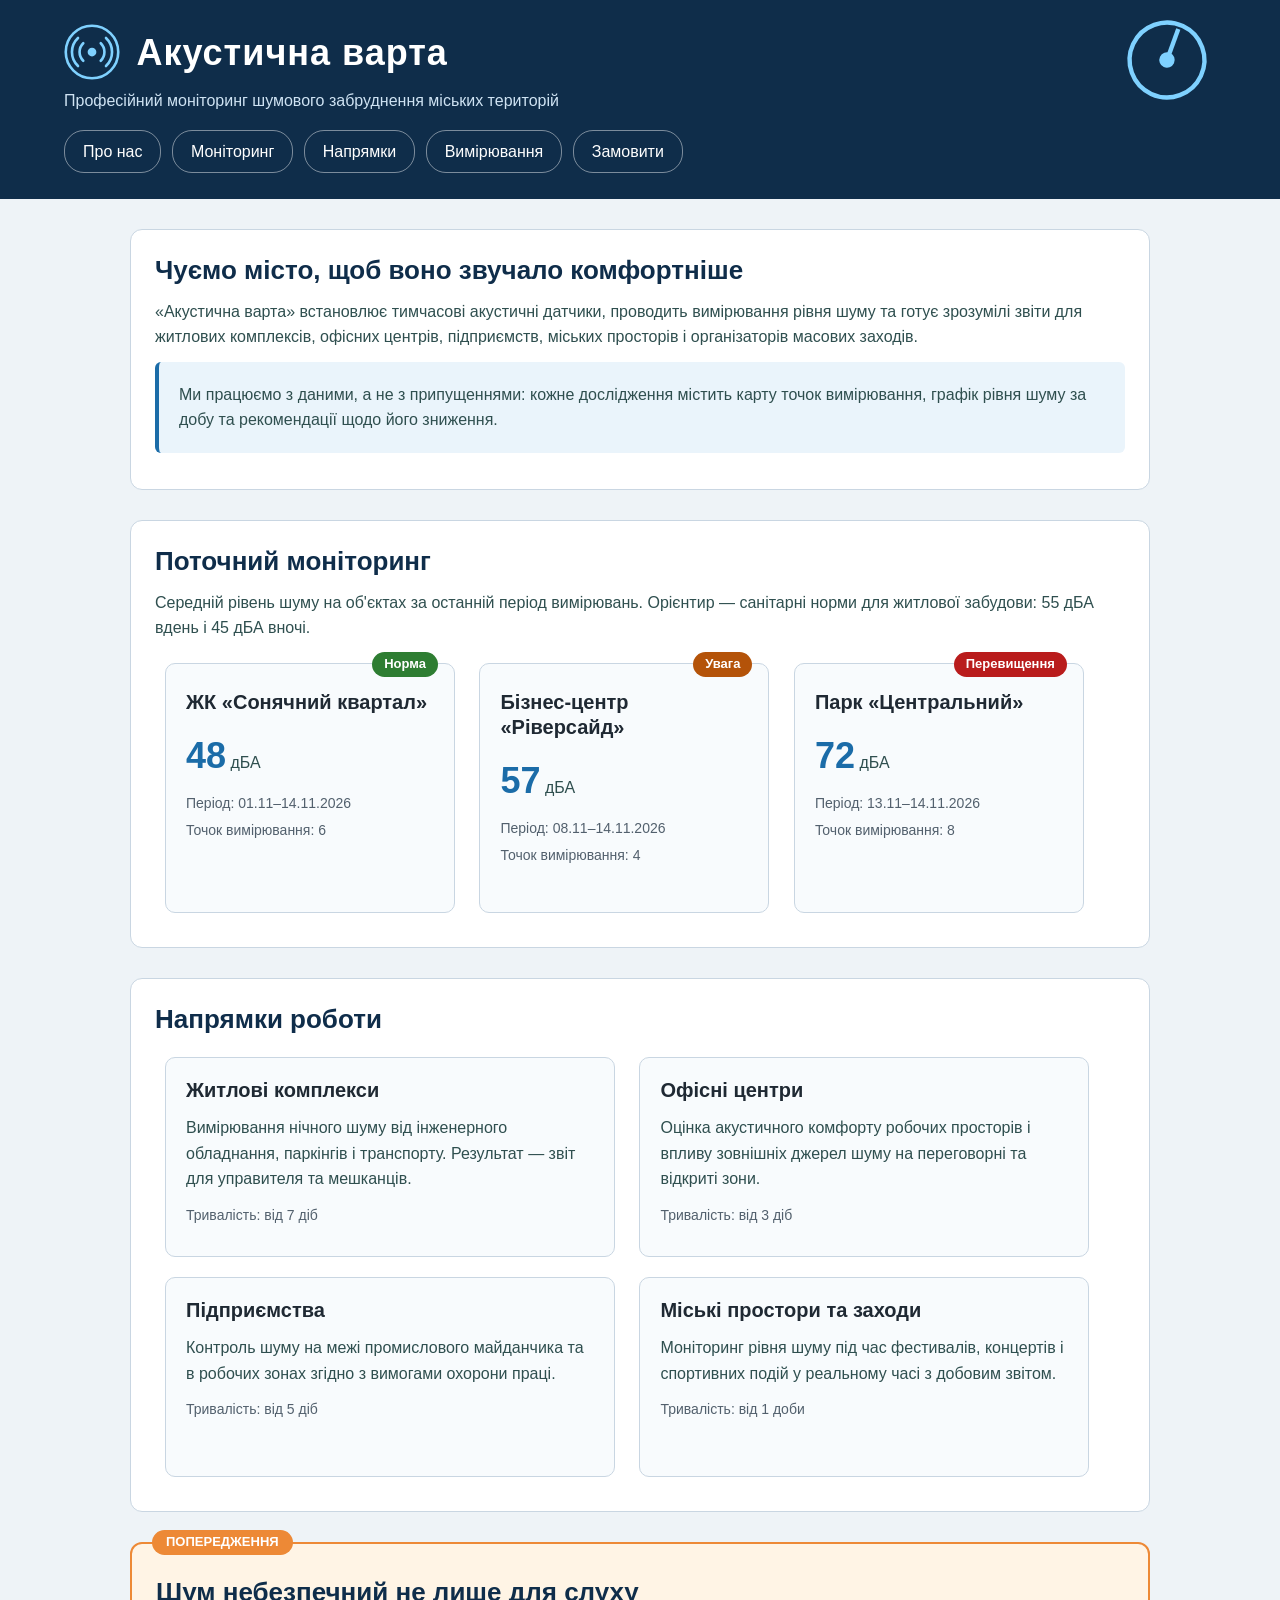
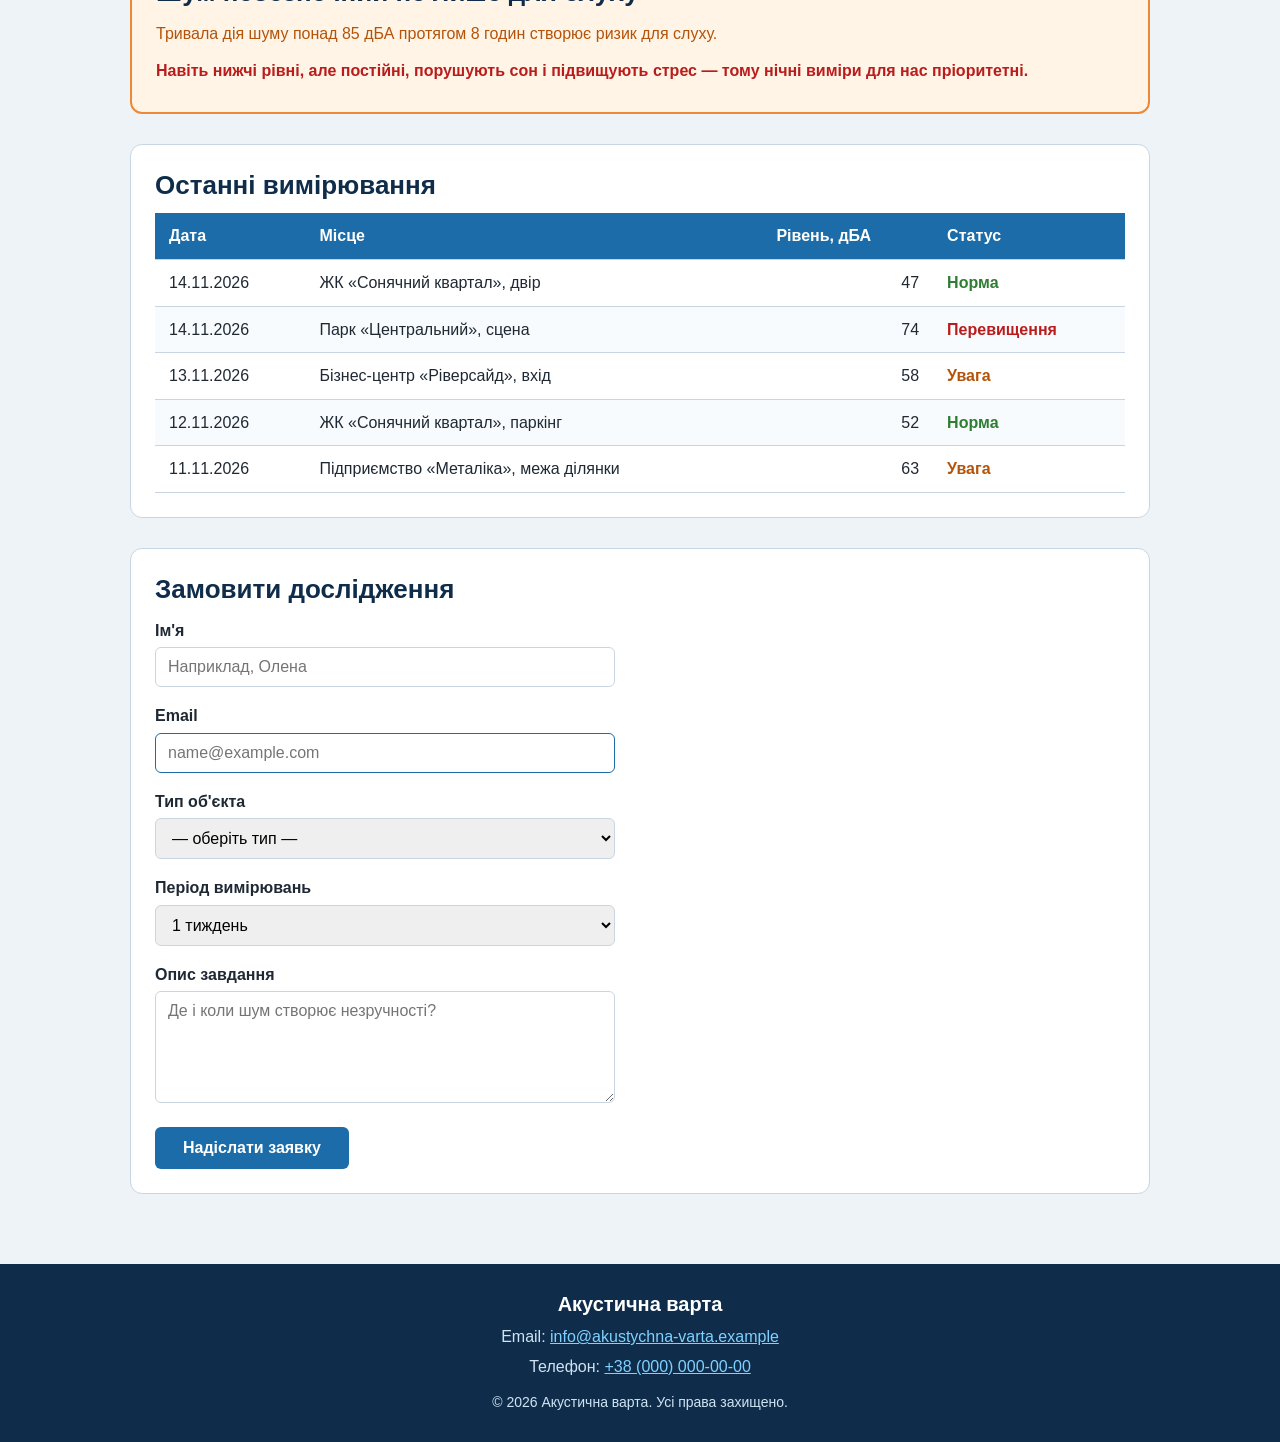
==== lab-2/index.html @ ba914125 "Lab-2" ====
<!DOCTYPE html>
<html lang="uk">
<head>
  <meta charset="UTF-8">
  <meta name="viewport" content="width=device-width, initial-scale=1.0">
  <title>Акустична варта — моніторинг шумового забруднення</title>
  <link rel="stylesheet" href="css/style.css">
</head>
<body>

  <header class="site-header">
    <div class="brand">
      <img class="logo" src="images/logo.svg" alt="Логотип «Акустична варта»: звукові хвилі навколо датчика" width="56" height="56">
      <h1 id="site-title">Акустична варта</h1>
    </div>
    <p class="slogan">Професійний моніторинг шумового забруднення міських територій</p>
    <nav class="main-nav">
      <a class="nav-link" href="#about">Про нас</a>
      <a class="nav-link" href="#monitoring">Моніторинг</a>
      <a class="nav-link" href="#services">Напрямки</a>
      <a class="nav-link" href="#log">Вимірювання</a>
      <a class="nav-link" href="#order">Замовити</a>
    </nav>
    <div class="sensor" aria-hidden="true"></div>
  </header>

  <main>

    <section id="about" class="section intro">
      <h2>Чуємо місто, щоб воно звучало комфортніше</h2>
      <p>«Акустична варта» встановлює тимчасові акустичні датчики, проводить вимірювання рівня шуму та готує зрозумілі звіти для житлових комплексів, офісних центрів, підприємств, міських просторів і організаторів масових заходів.</p>
      <p id="company-description">Ми працюємо з даними, а не з припущеннями: кожне дослідження містить карту точок вимірювання, графік рівня шуму за добу та рекомендації щодо його зниження.</p>
    </section>

    <section id="monitoring" class="section">
      <h2>Поточний моніторинг</h2>
      <p>Середній рівень шуму на об'єктах за останній період вимірювань. Орієнтир — санітарні норми для житлової забудови: 55 дБА вдень і 45 дБА вночі.</p>

      <div class="card measure-card">
        <span class="status-badge status-ok">Норма</span>
        <h3 class="object-name">ЖК «Сонячний квартал»</h3>
        <p class="level"><span class="level-value">48</span> дБА</p>
        <p class="meta">Період: 01.11–14.11.2026</p>
        <p class="meta">Точок вимірювання: 6</p>
      </div>

      <div class="card measure-card">
        <span class="status-badge status-warn">Увага</span>
        <h3 class="object-name">Бізнес-центр «Ріверсайд»</h3>
        <p class="level"><span class="level-value">57</span> дБА</p>
        <p class="meta">Період: 08.11–14.11.2026</p>
        <p class="meta">Точок вимірювання: 4</p>
      </div>

      <div class="card measure-card">
        <span class="status-badge status-alert">Перевищення</span>
        <h3 class="object-name">Парк «Центральний»</h3>
        <p class="level"><span class="level-value">72</span> дБА</p>
        <p class="meta">Період: 13.11–14.11.2026</p>
        <p class="meta">Точок вимірювання: 8</p>
      </div>
    </section>

    <section id="services" class="section">
      <h2>Напрямки роботи</h2>

      <article class="card service-card">
        <h3>Житлові комплекси</h3>
        <p>Вимірювання нічного шуму від інженерного обладнання, паркінгів і транспорту. Результат — звіт для управителя та мешканців.</p>
        <p class="meta">Тривалість: від 7 діб</p>
      </article>

      <article class="card service-card">
        <h3>Офісні центри</h3>
        <p>Оцінка акустичного комфорту робочих просторів і впливу зовнішніх джерел шуму на переговорні та відкриті зони.</p>
        <p class="meta">Тривалість: від 3 діб</p>
      </article>

      <article class="card service-card">
        <h3>Підприємства</h3>
        <p>Контроль шуму на межі промислового майданчика та в робочих зонах згідно з вимогами охорони праці.</p>
        <p class="meta">Тривалість: від 5 діб</p>
      </article>

      <article class="card service-card">
        <h3>Міські простори та заходи</h3>
        <p>Моніторинг рівня шуму під час фестивалів, концертів і спортивних подій у реальному часі з добовим звітом.</p>
        <p class="meta">Тривалість: від 1 доби</p>
      </article>
    </section>

    <aside id="warning" class="warning">
      <span class="warning-label">Попередження</span>
      <h2>Шум небезпечний не лише для слуху</h2>
      <p class="warning-text">Тривала дія шуму понад 85 дБА протягом 8 годин створює ризик для слуху.</p>
      <p id="warning-note" class="warning-text">Навіть нижчі рівні, але постійні, порушують сон і підвищують стрес — тому нічні виміри для нас пріоритетні.</p>
    </aside>

    <section id="log" class="section">
      <h2>Останні вимірювання</h2>
      <table class="log-table">
        <thead>
          <tr>
            <th>Дата</th>
            <th>Місце</th>
            <th>Рівень, дБА</th>
            <th>Статус</th>
          </tr>
        </thead>
        <tbody>
          <tr>
            <td>14.11.2026</td>
            <td>ЖК «Сонячний квартал», двір</td>
            <td class="level-cell">47</td>
            <td><span class="status-text status-ok">Норма</span></td>
          </tr>
          <tr>
            <td>14.11.2026</td>
            <td>Парк «Центральний», сцена</td>
            <td class="level-cell">74</td>
            <td><span class="status-text status-alert">Перевищення</span></td>
          </tr>
          <tr>
            <td>13.11.2026</td>
            <td>Бізнес-центр «Ріверсайд», вхід</td>
            <td class="level-cell">58</td>
            <td><span class="status-text status-warn">Увага</span></td>
          </tr>
          <tr>
            <td>12.11.2026</td>
            <td>ЖК «Сонячний квартал», паркінг</td>
            <td class="level-cell">52</td>
            <td><span class="status-text status-ok">Норма</span></td>
          </tr>
          <tr>
            <td>11.11.2026</td>
            <td>Підприємство «Металіка», межа ділянки</td>
            <td class="level-cell">63</td>
            <td><span class="status-text status-warn">Увага</span></td>
          </tr>
        </tbody>
      </table>
    </section>

    <section id="order" class="section">
      <h2>Замовити дослідження</h2>
      <form action="#" method="post">
        <div class="form-row">
          <label for="name">Ім'я</label>
          <input type="text" id="name" name="name" placeholder="Наприклад, Олена" required>
        </div>
        <div class="form-row">
          <label for="email">Email</label>
          <input type="email" id="email" name="email" placeholder="name@example.com" required>
        </div>
        <div class="form-row">
          <label for="object-type">Тип об'єкта</label>
          <select id="object-type" name="object-type" required>
            <option value="">— оберіть тип —</option>
            <option value="residential">Житловий комплекс</option>
            <option value="office">Офісний центр</option>
            <option value="industrial">Підприємство</option>
            <option value="public">Міський простір</option>
            <option value="event">Масовий захід</option>
          </select>
        </div>
        <div class="form-row">
          <label for="period">Період вимірювань</label>
          <select id="period" name="period">
            <option value="1d">1 доба</option>
            <option value="1w" selected>1 тиждень</option>
            <option value="1m">1 місяць</option>
          </select>
        </div>
        <div class="form-row">
          <label for="details">Опис завдання</label>
          <textarea id="details" name="details" rows="5" placeholder="Де і коли шум створює незручності?"></textarea>
        </div>
        <button type="submit" class="btn">Надіслати заявку</button>
      </form>
    </section>

  </main>

  <footer class="site-footer">
    <p class="footer-title">Акустична варта</p>
    <p>Email: <a href="mailto:info@akustychna-varta.example">info@akustychna-varta.example</a></p>
    <p>Телефон: <a href="tel:+380000000000">+38 (000) 000-00-00</a></p>
    <p class="copyright">© 2026 Акустична варта. Усі права захищено.</p>
  </footer>

</body>
</html>
---- lab-2/css/style.css ----
/* ==========================================================
   Акустична варта — лабораторна робота №2 (HTML/CSS)
   ========================================================== */

/* ---------- 1. Змінні кольорів (:root) ---------- */
:root {
  --color-dark: #0f2d4a;
  --color-primary: #1b6ca8;
  --color-accent: #e07a1f;
  --color-text: #1f2933;
  --color-page: #eef3f7;
  --color-card: #f8fbfd;
  --color-border: #c9d6e2;
}

/* ---------- 2. Універсальний селектор ---------- */
/* Box Model: width і height включають padding та border */
* {
  box-sizing: border-box;
}

/* ---------- 3. Базова стилізація (селектори елементів) ---------- */
body {
  margin: 0;
  font-family: "Segoe UI", Roboto, Arial, sans-serif;
  font-size: 16px;
  line-height: 1.6;
  color: var(--color-text);
  background: var(--color-page);
}

/* Групування селекторів: спільні властивості заголовків */
h1, h2, h3 {
  margin: 0 0 12px;
  font-weight: 700;
  line-height: 1.25;
}

h1 { font-size: 36px; }
h2 { font-size: 26px; color: var(--color-dark); }
h3 { font-size: 20px; }

/* Конфлікт для демонстрації каскаду (див. блок 11) */
p {
  margin: 0 0 12px;
  color: darkslategray;
}

/* ---------- 4. Шапка та навігація ---------- */
.site-header {
  position: relative;           /* контекст для absolute-елемента .sensor */
  padding: 24px 5% 20px;
  background: var(--color-dark);
  color: #fff;
}

.brand h1 { color: #fff; }

/* display: inline-block — логотип і заголовок в одному рядку */
.logo,
#site-title {
  display: inline-block;
  vertical-align: middle;
  margin-bottom: 0;
}

/* Селектор id */
#site-title {
  margin-left: 12px;
  letter-spacing: 1px;
}

.slogan {
  margin: 8px 0 16px;
  color: #cfe3f3;
}

/* display: inline-block — пункти навігації */
.nav-link {
  display: inline-block;
  margin: 0 6px 6px 0;
  padding: 8px 18px;
  border: 1px solid rgba(255, 255, 255, 0.45);
  border-radius: 20px;
  color: #fff;
  text-decoration: none;
  transition: background-color 0.25s ease, color 0.25s ease;
}

.nav-link:hover {
  background: #fff;
  color: var(--color-dark);
}

/* Декоративний елемент «датчик»: transform + position: absolute */
.sensor {
  position: absolute;
  top: 24px;
  right: 6%;
  width: 72px;
  height: 72px;
  border: 4px solid #7fd1ff;
  border-radius: 50%;
  transform: rotate(-20deg) scale(1.1);
  transition: transform 0.4s ease;
}

.sensor::before,
.sensor::after {
  content: "";
  position: absolute;
  left: 50%;
  top: 50%;
}

.sensor::before {                       /* центральна точка */
  width: 14px;
  height: 14px;
  background: #7fd1ff;
  border-radius: 50%;
  transform: translate(-50%, -50%);
}

.sensor::after {                        /* «стрілка» датчика */
  width: 4px;
  height: 30px;
  margin: -30px 0 0 -2px;
  background: #7fd1ff;
  transform-origin: 50% 100%;
  transform: rotate(40deg);
}

.sensor:hover {
  transform: rotate(0deg) scale(1.25);
}

/* ---------- 5. Основний вміст і секції ---------- */
main {
  max-width: 1060px;
  margin: 0 auto;
  padding: 0 20px 20px;
}

.section {
  margin: 30px 0;
  padding: 24px;
  background: #fff;
  border: 1px solid var(--color-border);
  border-radius: 12px;
}

/* Селектор id — приклад з методички */
#company-description {
  padding: 20px;
  background: #eaf4fb;
  border-left: 4px solid var(--color-primary);
  border-radius: 6px;
}

/* ---------- 6. Картки (спільний клас .card, display: inline-block) ---------- */
.card {
  display: inline-block;
  vertical-align: top;
  margin: 10px;                         /* зовнішній відступ */
  padding: 20px;                        /* внутрішній відступ */
  background: var(--color-card);
  border: 1px solid var(--color-border);
  border-radius: 10px;
  transition: transform 0.25s ease, box-shadow 0.25s ease;
}

.card:hover {
  transform: translateY(-4px);
  box-shadow: 0 8px 18px rgba(15, 45, 74, 0.18);
}

/* Картка вимірювання: Box Model + position: relative */
.measure-card {
  position: relative;
  width: 290px;
  height: 250px;
}

.service-card {
  width: 450px;
  height: 200px;
}

.object-name {
  margin-top: 6px;
}

.level {
  margin-bottom: 8px;
}

.level-value {
  font-size: 36px;
  font-weight: 700;
  color: var(--color-primary);
}

.meta {
  margin-bottom: 4px;
  font-size: 14px;
  color: #52606d;
}

/* ---------- 7. Статуси (змінна --status задає колір) ---------- */
.status-ok    { --status: #2e7d32; }
.status-warn  { --status: #b45309; }
.status-alert { --status: #b91c1c; }

/* Позначка статусу: position: absolute усередині .measure-card */
.status-badge {
  position: absolute;
  top: -12px;
  right: 16px;
  padding: 2px 12px;
  font-size: 13px;
  color: #fff;
  background: var(--status);
  border-radius: 14px;
}

.status-text {
  color: var(--status);
}

.status-badge,
.status-text {
  font-weight: 700;
}

/* ---------- 8. Попередження (aside) ---------- */
.warning {
  position: relative;                   /* контекст для .warning-label */
  margin: 30px 0;
  padding: 32px 24px 16px;
  background: #fff4e5;
  border: 2px solid #ed8936;
  border-radius: 12px;
}

.warning-label {
  position: absolute;
  top: -14px;
  left: 20px;
  padding: 2px 14px;
  font-size: 13px;
  font-weight: 700;
  text-transform: uppercase;
  color: #fff;
  background: #ed8936;
  border-radius: 14px;
}

/* ---------- 9. Таблиця вимірювань ---------- */
.log-table {
  width: 100%;
  border-collapse: collapse;
}

.log-table th,
.log-table td {
  padding: 10px 14px;
  border-bottom: 1px solid var(--color-border);
  text-align: left;
}

.log-table th {
  color: #fff;
  background: var(--color-primary);
}

.log-table tbody tr:nth-child(even) {
  background: var(--color-card);
}

.log-table .level-cell {
  text-align: right;
}

/* ---------- 10. Форма (селектори атрибутів) ---------- */
.form-row {
  margin-bottom: 16px;
}

label {
  display: block;
  margin-bottom: 4px;
  font-weight: 600;
}

input[type="text"],
input[type="email"],
select,
textarea {
  width: 100%;
  max-width: 460px;
  padding: 10px 12px;
  font-family: inherit;
  font-size: 16px;
  border: 1px solid var(--color-border);
  border-radius: 6px;
}

input[type="email"] {
  border-color: var(--color-primary);
}

input:focus,
select:focus,
textarea:focus {
  outline: 2px solid var(--color-accent);
}

/* Кнопка: при наведенні плавно змінює колір */
.btn {
  display: inline-block;
  padding: 12px 28px;
  font-size: 16px;
  font-weight: 600;
  color: #fff;
  background: var(--color-primary);
  border: none;
  border-radius: 6px;
  cursor: pointer;
  transition: background-color 0.3s ease;
}

.btn:hover {
  background: var(--color-accent);
}

/* ---------- 11. Навмисний конфлікт правил: каскад і specificity ----------
   Три правила впливають на color двох абзаців у блоці .warning:
     p              { color: darkslategray }  — специфічність 0-0-1
     .warning-text  { color: #b45309 }        — специфічність 0-1-0
     #warning-note  { color: #b91c1c }        — специфічність 1-0-0
   Перший абзац (лише клас)  -> .warning-text перемагає p.
   Другий абзац (клас + id)  -> #warning-note перемагає .warning-text і p. */
.warning-text {
  color: #b45309;
}

#warning-note {
  color: #b91c1c;
  font-weight: 700;
}

/* ---------- 12. Підвал ---------- */
.site-footer {
  margin-top: 20px;
  padding: 24px 5%;
  text-align: center;
  color: #cfe3f3;
  background: var(--color-dark);
}

.site-footer p {
  margin-bottom: 4px;
  color: #cfe3f3;
}

.site-footer .footer-title {
  font-size: 20px;
  font-weight: 700;
  color: #fff;
}

.copyright {
  margin-top: 12px;
  font-size: 14px;
}

a[href^="mailto:"],
a[href^="tel:"] {
  color: #7fd1ff;
}
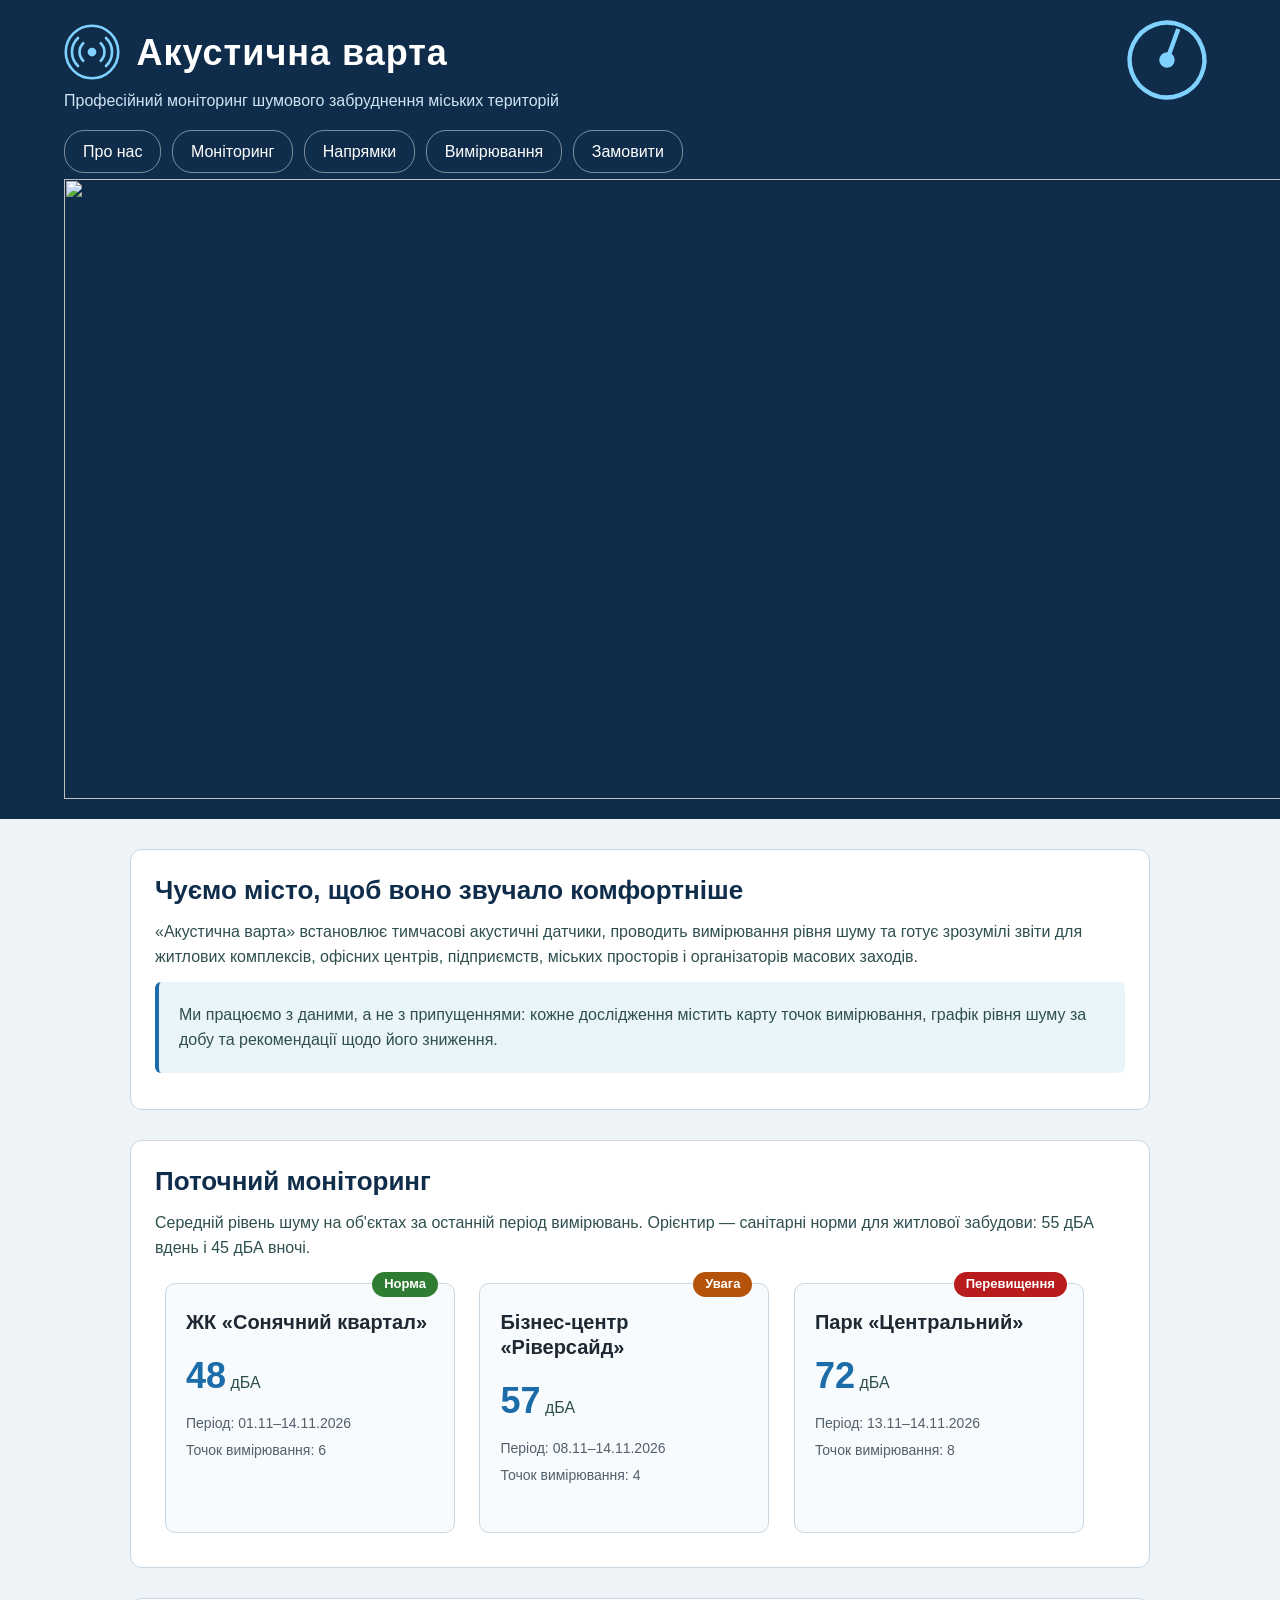
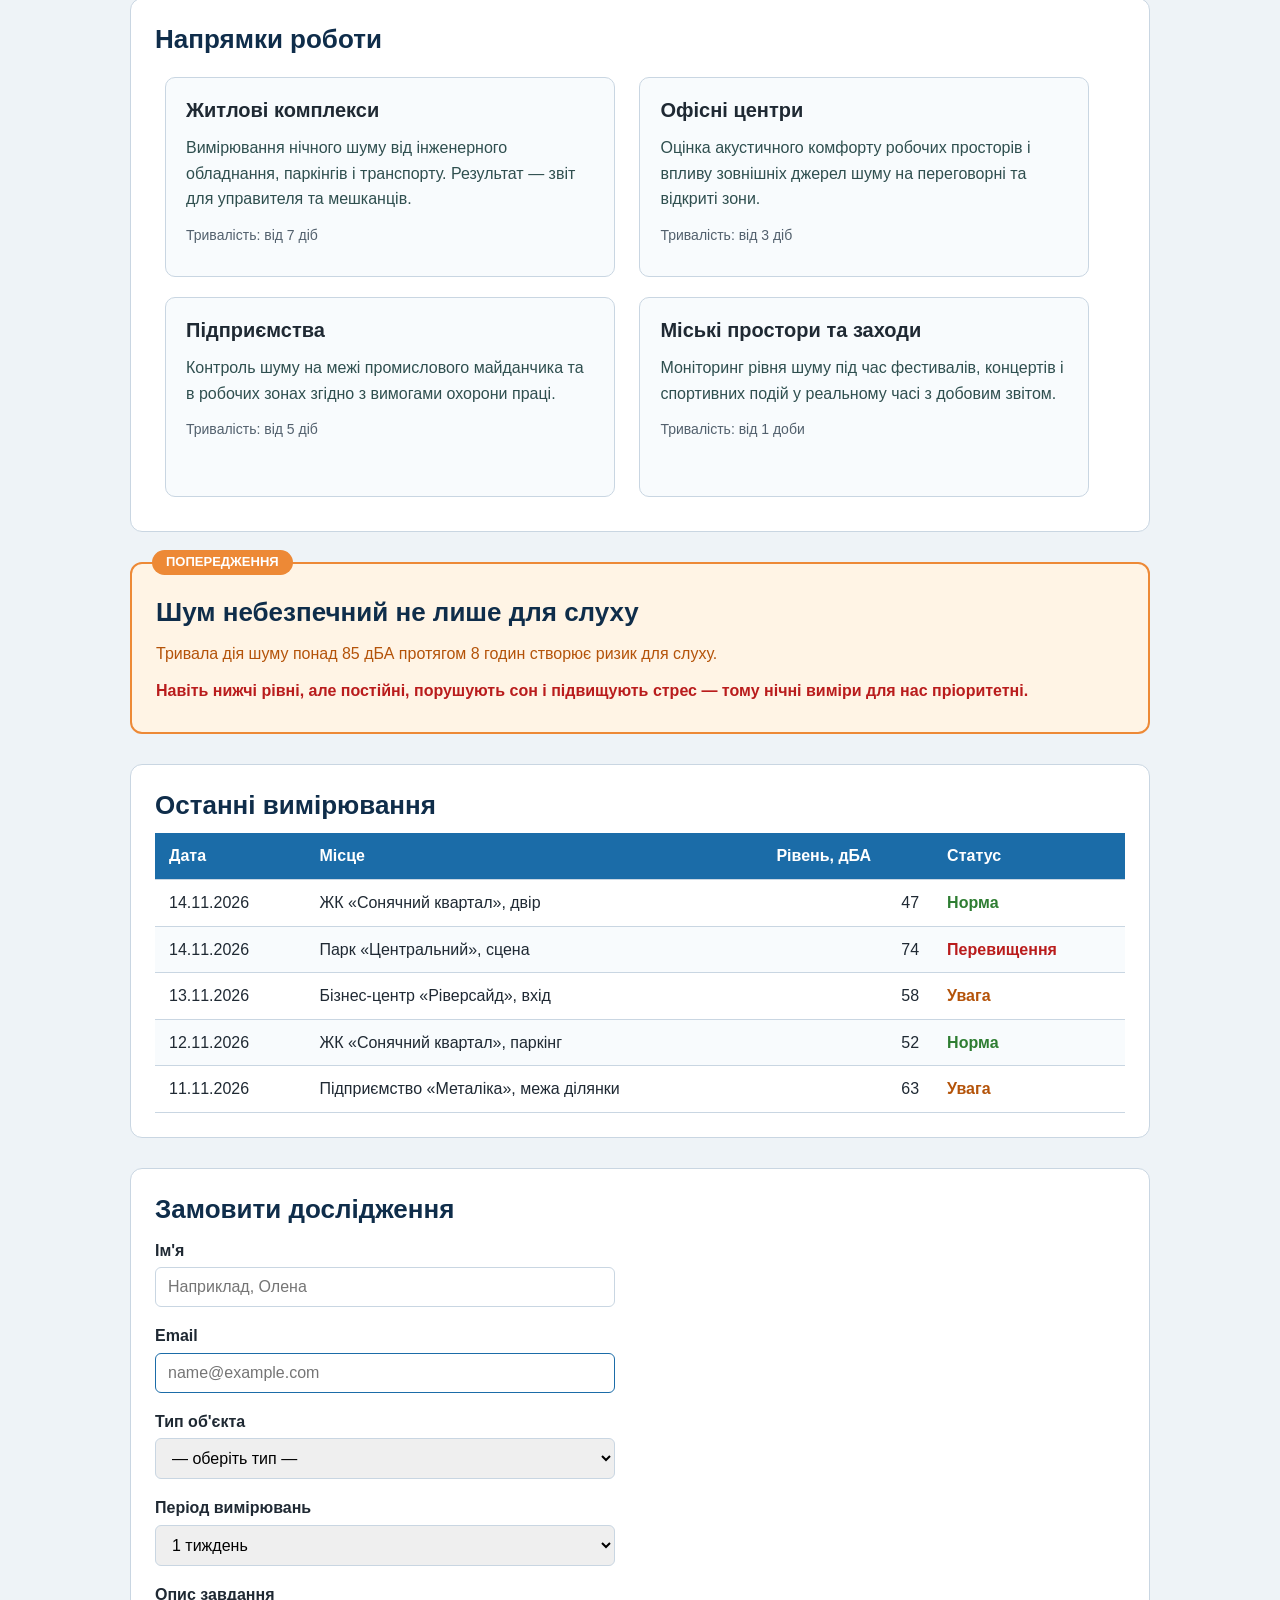
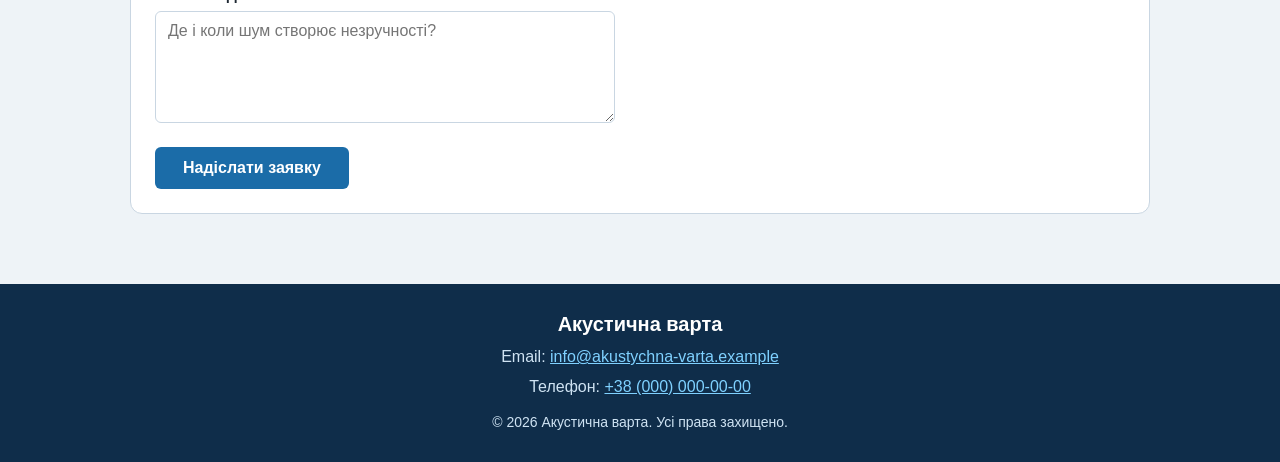
==== commit 794dcdf1: "Corrective" ====
--- a/lab-2/index.html
+++ b/lab-2/index.html
@@ -21,6 +21,7 @@
       <a class="nav-link" href="#log">Вимірювання</a>
       <a class="nav-link" href="#order">Замовити</a>
     </nav>
+    <img class="rellpng" src="/Users/vladshershun/Documents/2_lab_header.png" alt="" width="1720" height="620">
     <div class="sensor" aria-hidden="true"></div>
   </header>
 
--- a/lab-2/css/style.css
+++ b/lab-2/css/style.css
@@ -18,6 +18,11 @@
 * {
   box-sizing: border-box;
 }
+.rellpng{
+    display: block;
+    margin-left: auto;
+    margin-right: auto;
+} 
 
 /* ---------- 3. Базова стилізація (селектори елементів) ---------- */
 body {
@@ -30,15 +35,26 @@
 }
 
 /* Групування селекторів: спільні властивості заголовків */
-h1, h2, h3 {
+h1,
+h2,
+h3 {
   margin: 0 0 12px;
   font-weight: 700;
   line-height: 1.25;
 }
 
-h1 { font-size: 36px; }
-h2 { font-size: 26px; color: var(--color-dark); }
-h3 { font-size: 20px; }
+h1 {
+  font-size: 36px;
+}
+
+h2 {
+  font-size: 26px;
+  color: var(--color-dark);
+}
+
+h3 {
+  font-size: 20px;
+}
 
 /* Конфлікт для демонстрації каскаду (див. блок 11) */
 p {
@@ -48,13 +64,16 @@
 
 /* ---------- 4. Шапка та навігація ---------- */
 .site-header {
-  position: relative;           /* контекст для absolute-елемента .sensor */
+  position: relative;
+  /* контекст для absolute-елемента .sensor */
   padding: 24px 5% 20px;
   background: var(--color-dark);
   color: #fff;
 }
 
-.brand h1 { color: #fff; }
+.brand h1 {
+  color: #fff;
+}
 
 /* display: inline-block — логотип і заголовок в одному рядку */
 .logo,
@@ -113,7 +132,8 @@
   top: 50%;
 }
 
-.sensor::before {                       /* центральна точка */
+.sensor::before {
+  /* центральна точка */
   width: 14px;
   height: 14px;
   background: #7fd1ff;
@@ -121,7 +141,8 @@
   transform: translate(-50%, -50%);
 }
 
-.sensor::after {                        /* «стрілка» датчика */
+.sensor::after {
+  /* «стрілка» датчика */
   width: 4px;
   height: 30px;
   margin: -30px 0 0 -2px;
@@ -161,8 +182,10 @@
 .card {
   display: inline-block;
   vertical-align: top;
-  margin: 10px;                         /* зовнішній відступ */
-  padding: 20px;                        /* внутрішній відступ */
+  margin: 10px;
+  /* зовнішній відступ */
+  padding: 20px;
+  /* внутрішній відступ */
   background: var(--color-card);
   border: 1px solid var(--color-border);
   border-radius: 10px;
@@ -207,9 +230,17 @@
 }
 
 /* ---------- 7. Статуси (змінна --status задає колір) ---------- */
-.status-ok    { --status: #2e7d32; }
-.status-warn  { --status: #b45309; }
-.status-alert { --status: #b91c1c; }
+.status-ok {
+  --status: #2e7d32;
+}
+
+.status-warn {
+  --status: #b45309;
+}
+
+.status-alert {
+  --status: #b91c1c;
+}
 
 /* Позначка статусу: position: absolute усередині .measure-card */
 .status-badge {
@@ -234,7 +265,8 @@
 
 /* ---------- 8. Попередження (aside) ---------- */
 .warning {
-  position: relative;                   /* контекст для .warning-label */
+  position: relative;
+  /* контекст для .warning-label */
   margin: 30px 0;
   padding: 32px 24px 16px;
   background: #fff4e5;
@@ -377,4 +409,4 @@
 a[href^="mailto:"],
 a[href^="tel:"] {
   color: #7fd1ff;
-}
+}
